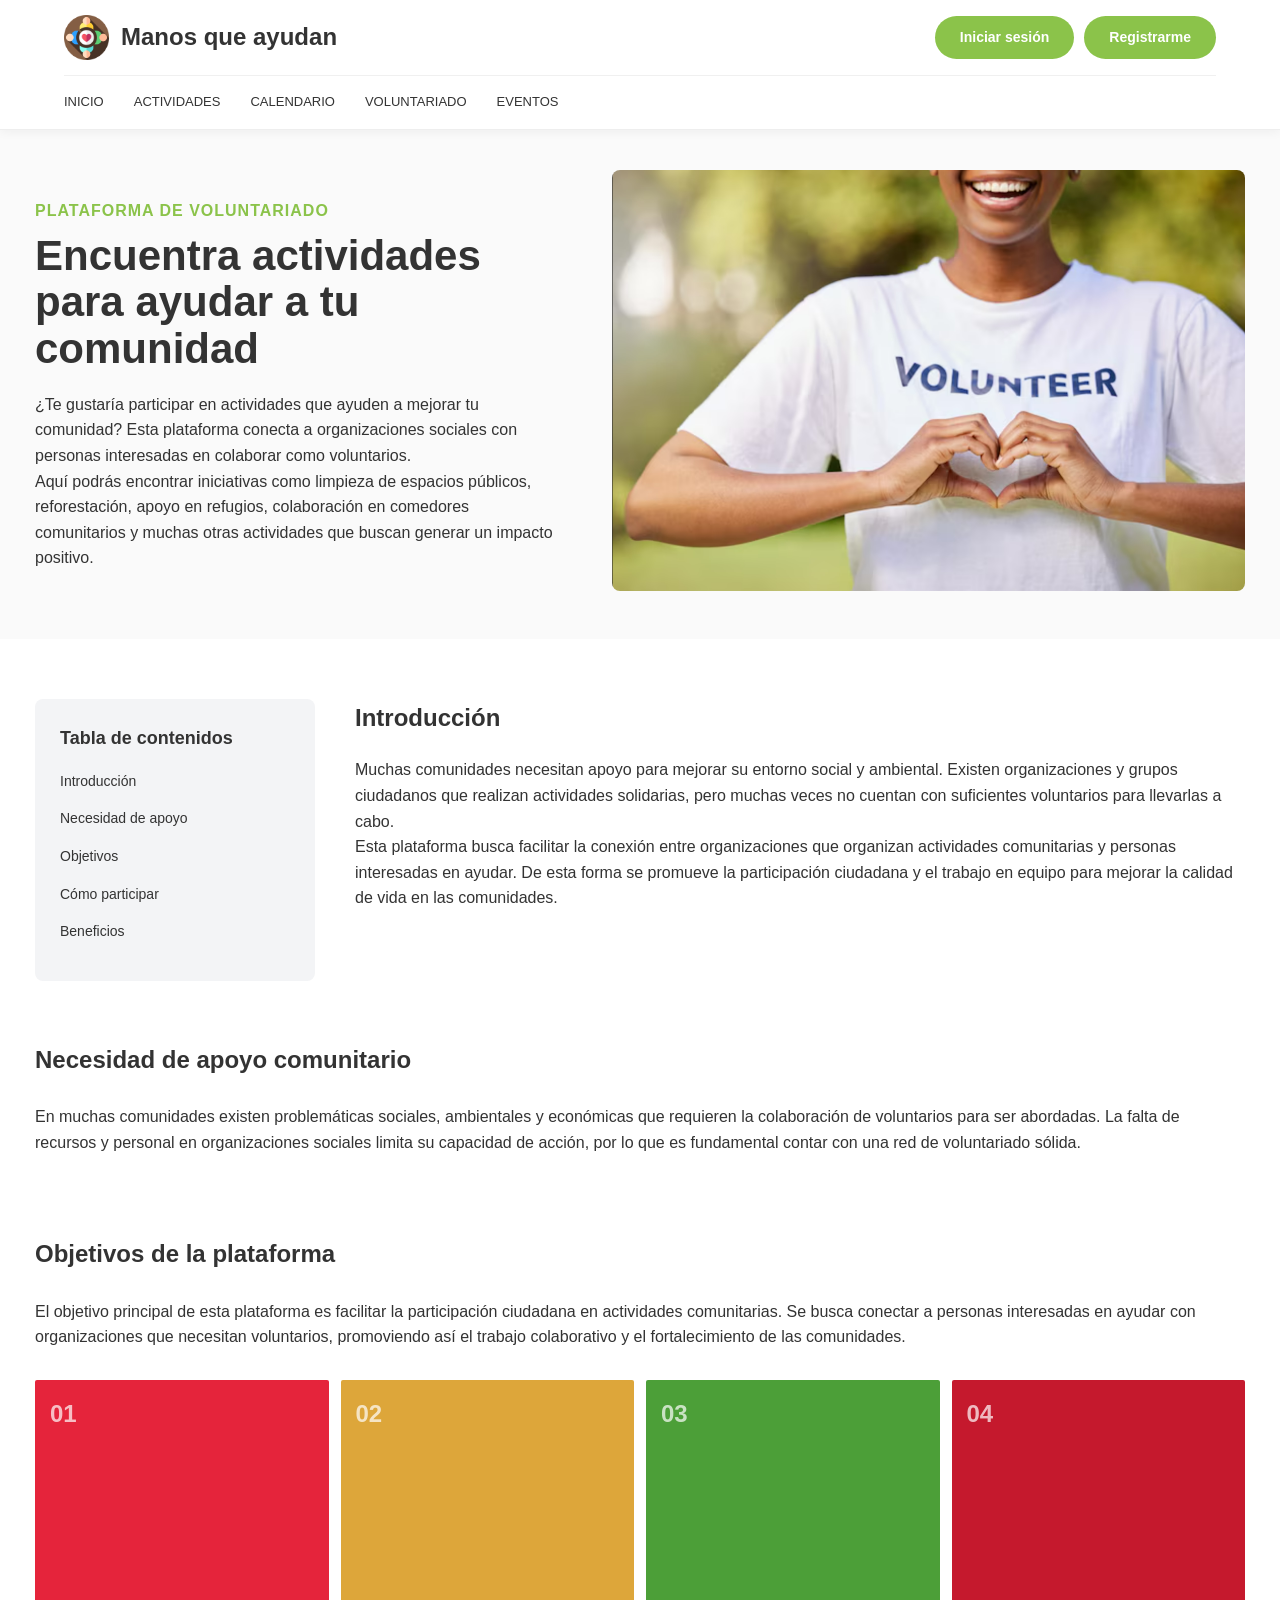
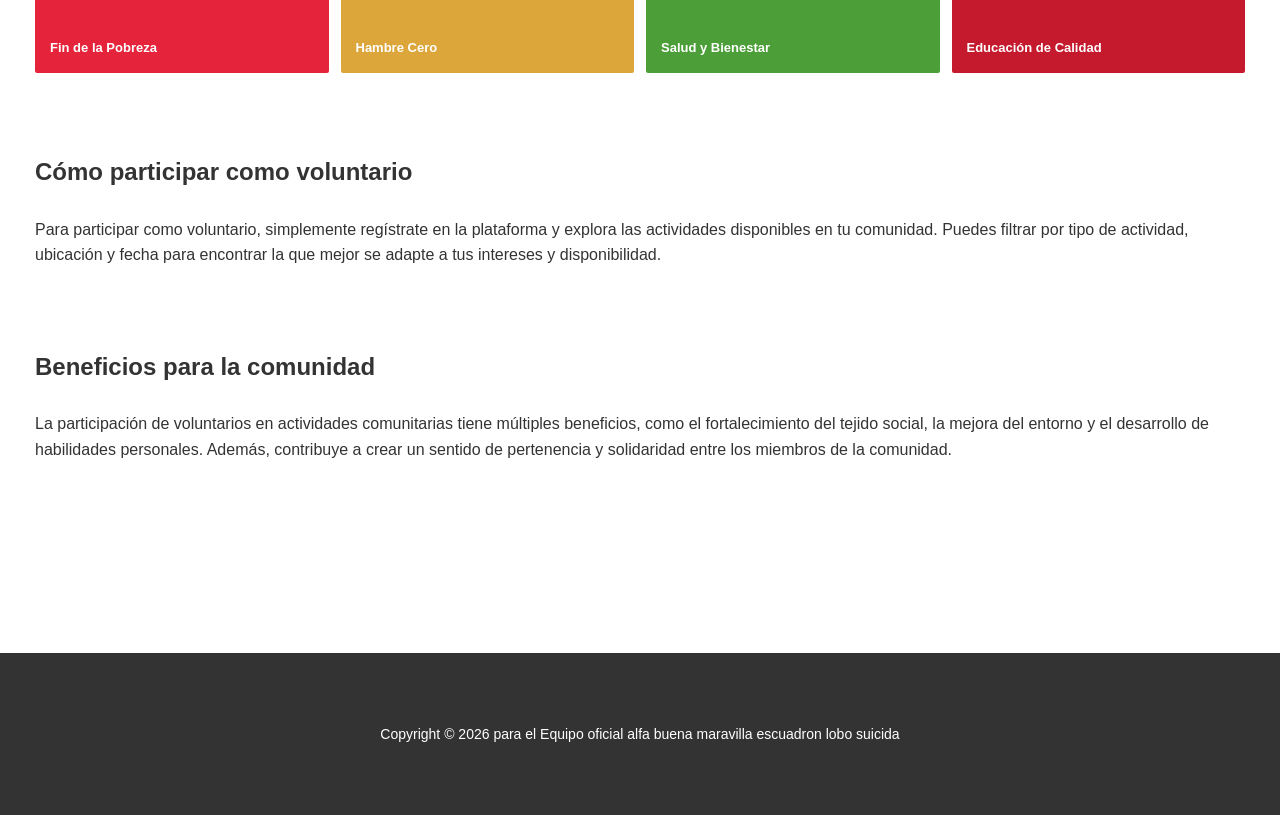
==== index.html @ b6f6722a "Remove inline styles from objectives header" ====
<!DOCTYPE html>
<html lang="es">

<head>
    <meta charset="UTF-8">
    <title>Red de Voluntariado Comunitario</title>
    <link rel="stylesheet" href="styles.css">
    <link rel="icon" type="image/png" href="icons/icono_page.png">
</head>

<body>
<div id="splash-container">
    <canvas id="fluid"></canvas>
</div>
<header>
    <nav class="menu-container">
        <div class="nav-top">
            <div class="logo">
                <img src="icons/icono_page.png" alt="logo">
                <h2>Manos que ayudan</h2>
            </div>
            <div class="botones">
                <a href="login.html" class="btn btn-primary">Iniciar sesión</a>
                <a href="register.html" class="btn btn-primary">Registrarme</a>
            </div>
        </div>
        <div class="nav-bottom">
            <ul class="links">
                <li><a href="index.html">Inicio</a></li>
                <li><a href="Actividades.html">Actividades</a></li>
                <li><a href="Calendario.html">Calendario</a></li>
                <li><a href="Voluntariado.html">Voluntariado</a></li>
                <li><a href="Eventos.html">Eventos</a></li>
            </ul>
        </div>
    </nav>
</header>   

<section class="hero">
<div class="contenedor">

    <div class="hero-texto">
        <p class="etiqueta">PLATAFORMA DE VOLUNTARIADO</p>

        <h1>Encuentra actividades para ayudar a tu comunidad</h1>

        <p>
        ¿Te gustaría participar en actividades que ayuden a mejorar tu comunidad?
        Esta plataforma conecta a organizaciones sociales con personas interesadas
        en colaborar como voluntarios.
        </p>

        <p>
        Aquí podrás encontrar iniciativas como limpieza de espacios públicos,
        reforestación, apoyo en refugios, colaboración en comedores comunitarios
        y muchas otras actividades que buscan generar un impacto positivo.
        </p>
    </div>

    <div class="hero-imagen">
        <img src="images/index.html.png" alt="Voluntariado">
    </div>

</div>
</section>

<main class="layout-principal">
    <section class="seccion-intro">
        <aside class="tabla-contenidos">
            <h3>Tabla de contenidos</h3>
            <ul>
                <li><a href="#introduccion">Introducción</a></li>
                <li><a href="#necesidad">Necesidad de apoyo</a></li>
                <li><a href="#objetivo">Objetivos</a></li>
                <li><a href="#participar">Cómo participar</a></li>
                <li><a href="#beneficios">Beneficios</a></li>
            </ul>
        </aside>

        <div class="texto-introduccion" id="introduccion">
            <h2>Introducción</h2>
            <p>Muchas comunidades necesitan apoyo para mejorar su entorno social y ambiental. Existen organizaciones y grupos ciudadanos que realizan actividades solidarias, pero muchas veces no cuentan con suficientes voluntarios para llevarlas a cabo.</p>
            <p>Esta plataforma busca facilitar la conexión entre organizaciones que organizan actividades comunitarias y personas interesadas en ayudar. De esta forma se promueve la participación ciudadana y el trabajo en equipo para mejorar la calidad de vida en las comunidades.</p>
        </div>
    </section>

    <div class="contenido-full">
        <section id="necesidad">
            <h2>Necesidad de apoyo comunitario</h2>
            <p>En muchas comunidades existen problemáticas sociales, ambientales y económicas que requieren la colaboración de voluntarios para ser abordadas. La falta de recursos y personal en organizaciones sociales limita su capacidad de acción, por lo que es fundamental contar con una red de voluntariado sólida.</p>
        </section>

        <section id="objetivo">
            <h2>Objetivos de la plataforma</h2>
            <p style="margin-bottom: 30px;">El objetivo principal de esta plataforma es facilitar la participación
                ciudadana en actividades comunitarias. Se busca conectar a personas
                interesadas en ayudar con organizaciones que necesitan voluntarios,
                promoviendo así el trabajo colaborativo y el fortalecimiento de las
                comunidades.</p>
            
            <div class="grid-objetivos">
                <div class="card-obj color-1"><span>01</span><p>Fin de la Pobreza</p></div>
                <div class="card-obj color-2"><span>02</span><p>Hambre Cero</p></div>
                <div class="card-obj color-3"><span>03</span><p>Salud y Bienestar</p></div>
                <div class="card-obj color-4"><span>04</span><p>Educación de Calidad</p></div>
            </div>
        </section>

        <section id="participar">
            <h2>Cómo participar como voluntario</h2>
            <p>Para participar como voluntario, simplemente regístrate en la plataforma
                y explora las actividades disponibles en tu comunidad. Puedes filtrar
                por tipo de actividad, ubicación y fecha para encontrar la que mejor se
                adapte a tus intereses y disponibilidad.</p>
        </section>

        <section id="beneficios">
            <h2>Beneficios para la comunidad</h2>
            <p>La participación de voluntarios en actividades comunitarias tiene múltiples
                beneficios, como el fortalecimiento del tejido social, la mejora del entorno
                y el desarrollo de habilidades personales. Además, contribuye a crear un
                sentido de pertenencia y solidaridad entre los miembros de la comunidad.</p>
        </section>
    </div>
</main>

<div class="bottom-bar">
    <div class="contenedor" style="text-align: center;">
        Copyright © 2026 para el Equipo oficial alfa buena maravilla escuadron lobo suicida
    </div>
</div>

</body>
    <script>
const canvas = document.getElementById("fluid");
const ctx = canvas.getContext("2d");

function resize() {
    canvas.width = window.innerWidth;
    canvas.height = window.innerHeight;
}
resize();
window.addEventListener("resize", resize);

let particles = [];

document.addEventListener("mousemove", (e) => {
    for (let i = 0; i < 10; i++) {
        particles.push({
            x: e.clientX,
            y: e.clientY,
            dx: (Math.random() - 0.5) * 4,
            dy: (Math.random() - 0.5) * 4,
            size: Math.random() * 4 + 1,
            life: 60
        });
    }
});

function animate() {
    ctx.clearRect(0, 0, canvas.width, canvas.height);

    for (let i = 0; i < particles.length; i++) {
        let p = particles[i];

        p.x += p.dx;
        p.y += p.dy;
        p.life--;

        ctx.beginPath();
        ctx.arc(p.x, p.y, p.size, 0, Math.PI * 2);
        ctx.fillStyle = "rgba(0, 255, 0, 1)";
        ctx.fill();

        if (p.life <= 0) {
            particles.splice(i, 1);
            i--;
        }
    }

    requestAnimationFrame(animate);
}

animate();
</script>
</html>
---- styles.css ----
* {
    margin: 0;
    padding: 0;
    box-sizing: border-box;
}

:root {
    --verde-principal: #8bc34a;
    --verde-oscuro: #7cb342;
    --blanco: #ffffff;
    --gris-fondo: #f3f4f6;
    --gris-texto: #333;
    --gris-borde: #eeeeee;
    --fuente-principal: Arial, sans-serif;
}

body {
    font-family: var(--fuente-principal);
    line-height: 1.6;
    color: var(--gris-texto);
    background-color: var(--blanco);
}


header {
    background: var(--blanco);
    border-bottom: 1px solid var(--gris-borde);
    padding: 15px 5%;
    position: sticky;
    top: 0;
    z-index: 1000;
    box-shadow: 0 2px 10px rgba(0,0,0,0.05);
}

.nav-top {
    display: flex;
    justify-content: space-between;
    align-items: center;
    margin-bottom: 15px;
}

.logo {
    display: flex;
    align-items: center;
    gap: 12px;
}

.logo img { height: 45px; }

.logo h2 {
    font-size: 1.5rem;
    color: var(--gris-texto);
}

/* Botones Ovalados */
.botones {
    display: flex;
    gap: 10px;
}

.btn {
    padding: 10px 25px;
    border-radius: 30px; 
    border: none;
    cursor: pointer;
    font-weight: 600;
    text-decoration: none;
    font-size: 14px;
    transition: 0.3s;
    display: inline-block;
}

.btn-primary {
    background-color: var(--verde-principal);
    color: white;
}

.btn-primary:hover {
    background-color: var(--verde-oscuro);
    transform: translateY(-2px);
    box-shadow: 0 4px 8px rgba(0,0,0,0.1);
}

.nav-bottom {
    border-top: 1px solid #f0f0f0;
    padding-top: 12px;
}

.links {
    list-style: none;
    display: flex;
    gap: 30px;
}

.links a {
    text-decoration: none;
    color: var(--gris-texto);
    font-weight: 500;
    font-size: 13px;
    text-transform: uppercase;
    transition: color 0.3s;
}

.links a:hover {
    color: var(--verde-principal);
}

.hero {
    background-color: #fafafa;
}

.contenedor {
    max-width: 1250px;
    margin: auto;
    padding: 40px 20px;
}

.hero .contenedor {
    display: flex;
    align-items: center;
    gap: 50px;
}

.hero-texto { flex: 1; }
.hero-texto h1 { 
    font-size: 42px; 
    line-height: 1.1;
    margin-bottom: 20px;
}
.hero-texto .etiqueta {
    color: var(--verde-principal);
    font-weight: bold;
    letter-spacing: 1px;
    margin-bottom: 10px;
}

.hero-imagen { flex: 1.2; }
.hero-imagen img {
    width: 100%;
    border-radius: 8px;
}

.layout-principal {
    max-width: 1250px;
    margin: auto;
    padding: 60px 20px;
}

.seccion-intro {
    display: flex;
    gap: 40px;
    margin-bottom: 60px;
    align-items: flex-start;
}

.tabla-contenidos {
    width: 280px;
    background-color: var(--gris-fondo);
    padding: 25px;
    border-radius: 8px;
    position: sticky;
    top: 120px; 
    height: fit-content;
}

.tabla-contenidos h3 {
    margin-bottom: 15px;
    font-size: 18px;
}

.tabla-contenidos ul { list-style: none; }
.tabla-contenidos li { margin-bottom: 12px; }
.tabla-contenidos a {
    text-decoration: none;
    color: var(--gris-texto);
    font-size: 14px;
    transition: 0.2s;
}

.tabla-contenidos a:hover {
    color: var(--verde-principal);
    padding-left: 5px;
}

.texto-introduccion { flex: 1; }
.texto-introduccion h2 { margin-bottom: 20px; }

.contenido-full {
    width: 100%;
}

.contenido-full section {
    margin-bottom: 80px;
}

.contenido-full h2 {
    margin-bottom: 25px;
}

.grid-objetivos {
    display: grid;
    grid-template-columns: repeat(4, 1fr); /* 4 Columnas fijas */
    gap: 12px;
    margin-top: 30px;
}

.card-obj {
    padding: 15px;
    color: white;
    aspect-ratio: 1/1; /* Tarjetas cuadradas */
    display: flex;
    flex-direction: column;
    justify-content: space-between;
    font-weight: bold;
    font-size: 13px;
    border-radius: 2px;
    transition: transform 0.3s;
}

.card-obj:hover {
    transform: scale(1.03);
    cursor: default;
}

.card-obj span {
    font-size: 24px;
    opacity: 0.7;
}

.color-1 { background-color: #e5243b; } .color-2 { background-color: #dda63a; }
.color-3 { background-color: #4c9f38; } .color-4 { background-color: #c5192d; }
.color-5 { background-color: #ff3a21; } .color-6 { background-color: #26bde2; }
.color-7 { background-color: #fcc30b; } .color-8 { background-color: #a21942; }
.color-9 { background-color: #fd6925; } .color-10 { background-color: #dd1367; }
.color-11 { background-color: #fd9d24; } .color-12 { background-color: #bf8b2e; }
.color-13 { background-color: #3f7e44; } .color-14 { background-color: #0a97d9; }
.color-15 { background-color: #56c02b; } .color-16 { background-color: #00689d; }

.bottom-bar {
    background-color: var(--gris-texto);
    color: white;
    padding: 30px 0;
    margin-top: 50px;
    font-size: 14px;
}
#splash-container {
    position: fixed;
    top: 0;
    left: 0;
    z-index: 50;
    pointer-events: none;
    width: 100%;
    height: 100%;
}

#fluid {
    width: 100vw;
    height: 100vh;
    display: block;
}
/* 
@media (max-width: 768px) {
    .hero .contenedor, .seccion-intro {
        flex-direction: column;
    }
    .grid-objetivos {
        grid-template-columns: repeat(2, 1fr); /* 2 columnas en móvil
    }
    .tabla-contenidos {
        width: 100%;
        position: relative;
        top: 0;
    }*/
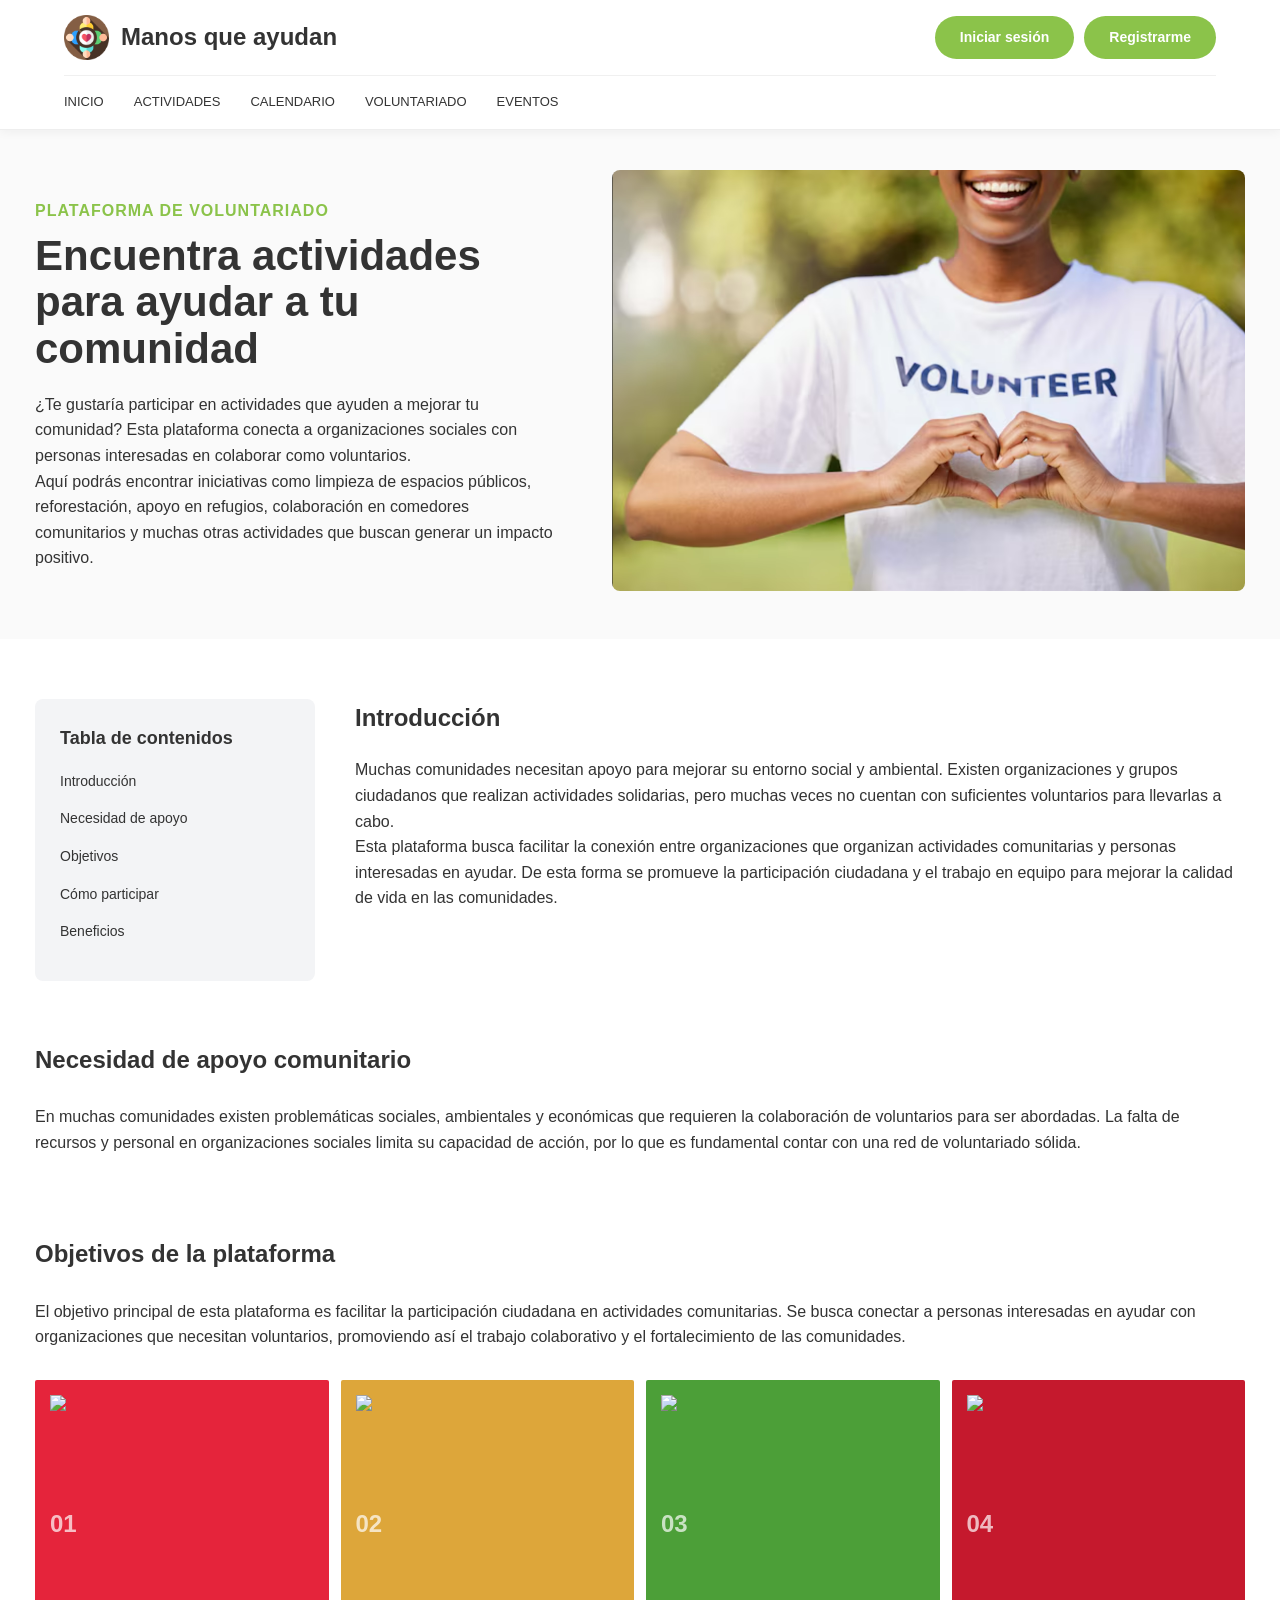
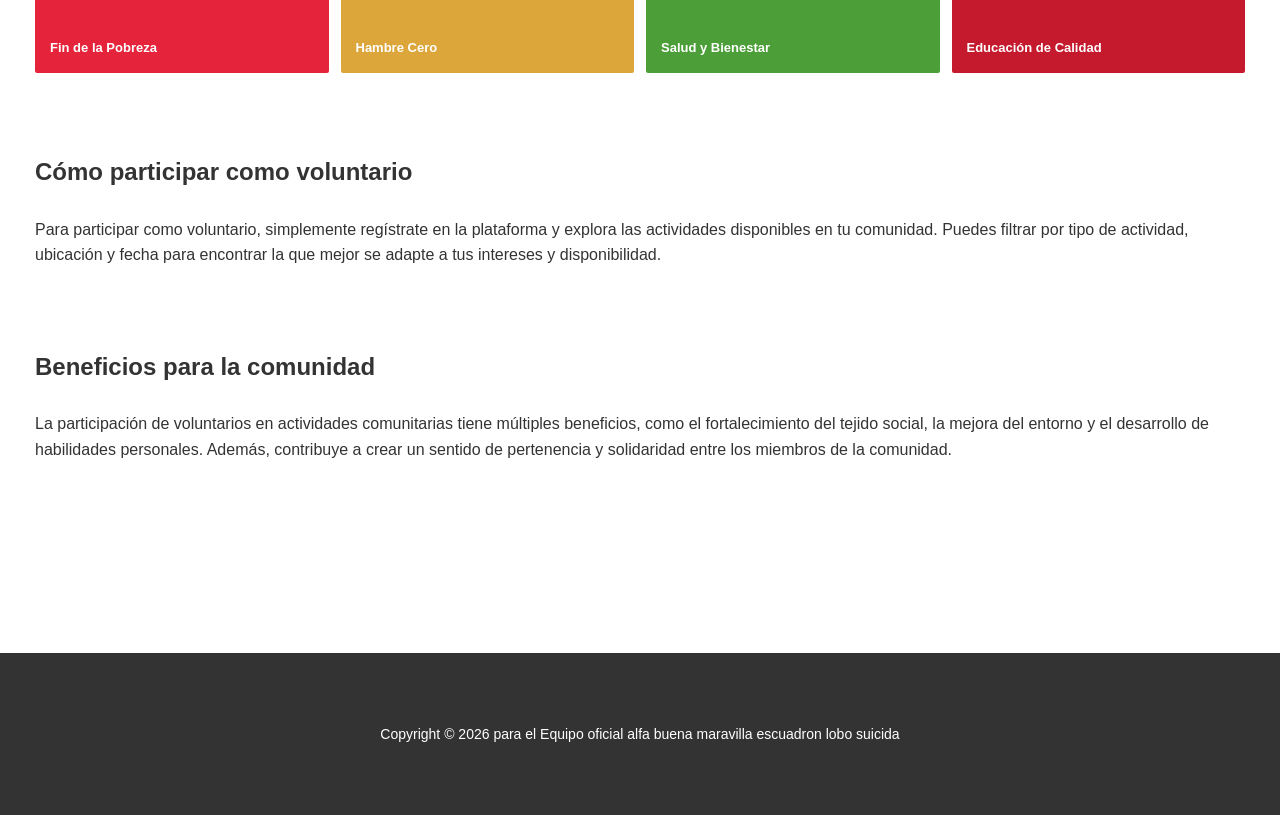
==== commit c5198bc1: "Update objective cards with images in index.html" ====
--- a/index.html
+++ b/index.html
@@ -99,10 +99,10 @@
                 comunidades.</p>
             
             <div class="grid-objetivos">
-                <div class="card-obj color-1"><span>01</span><p>Fin de la Pobreza</p></div>
-                <div class="card-obj color-2"><span>02</span><p>Hambre Cero</p></div>
-                <div class="card-obj color-3"><span>03</span><p>Salud y Bienestar</p></div>
-                <div class="card-obj color-4"><span>04</span><p>Educación de Calidad</p></div>
+                <div class="card-obj color-1"><img src="ODS 2.jpg"><span>01</span><p>Fin de la Pobreza</p></div>
+                <div class="card-obj color-2"><img src="ODS 3.jpg"><span>02</span><p>Hambre Cero</p></div>
+                <div class="card-obj color-3"><img src="ODS 11.jpg"><span>03</span><p>Salud y Bienestar</p></div>
+                <div class="card-obj color-4"><img src="ODS 17.jpg"><span>04</span><p>Educación de Calidad</p></div>
             </div>
         </section>
 
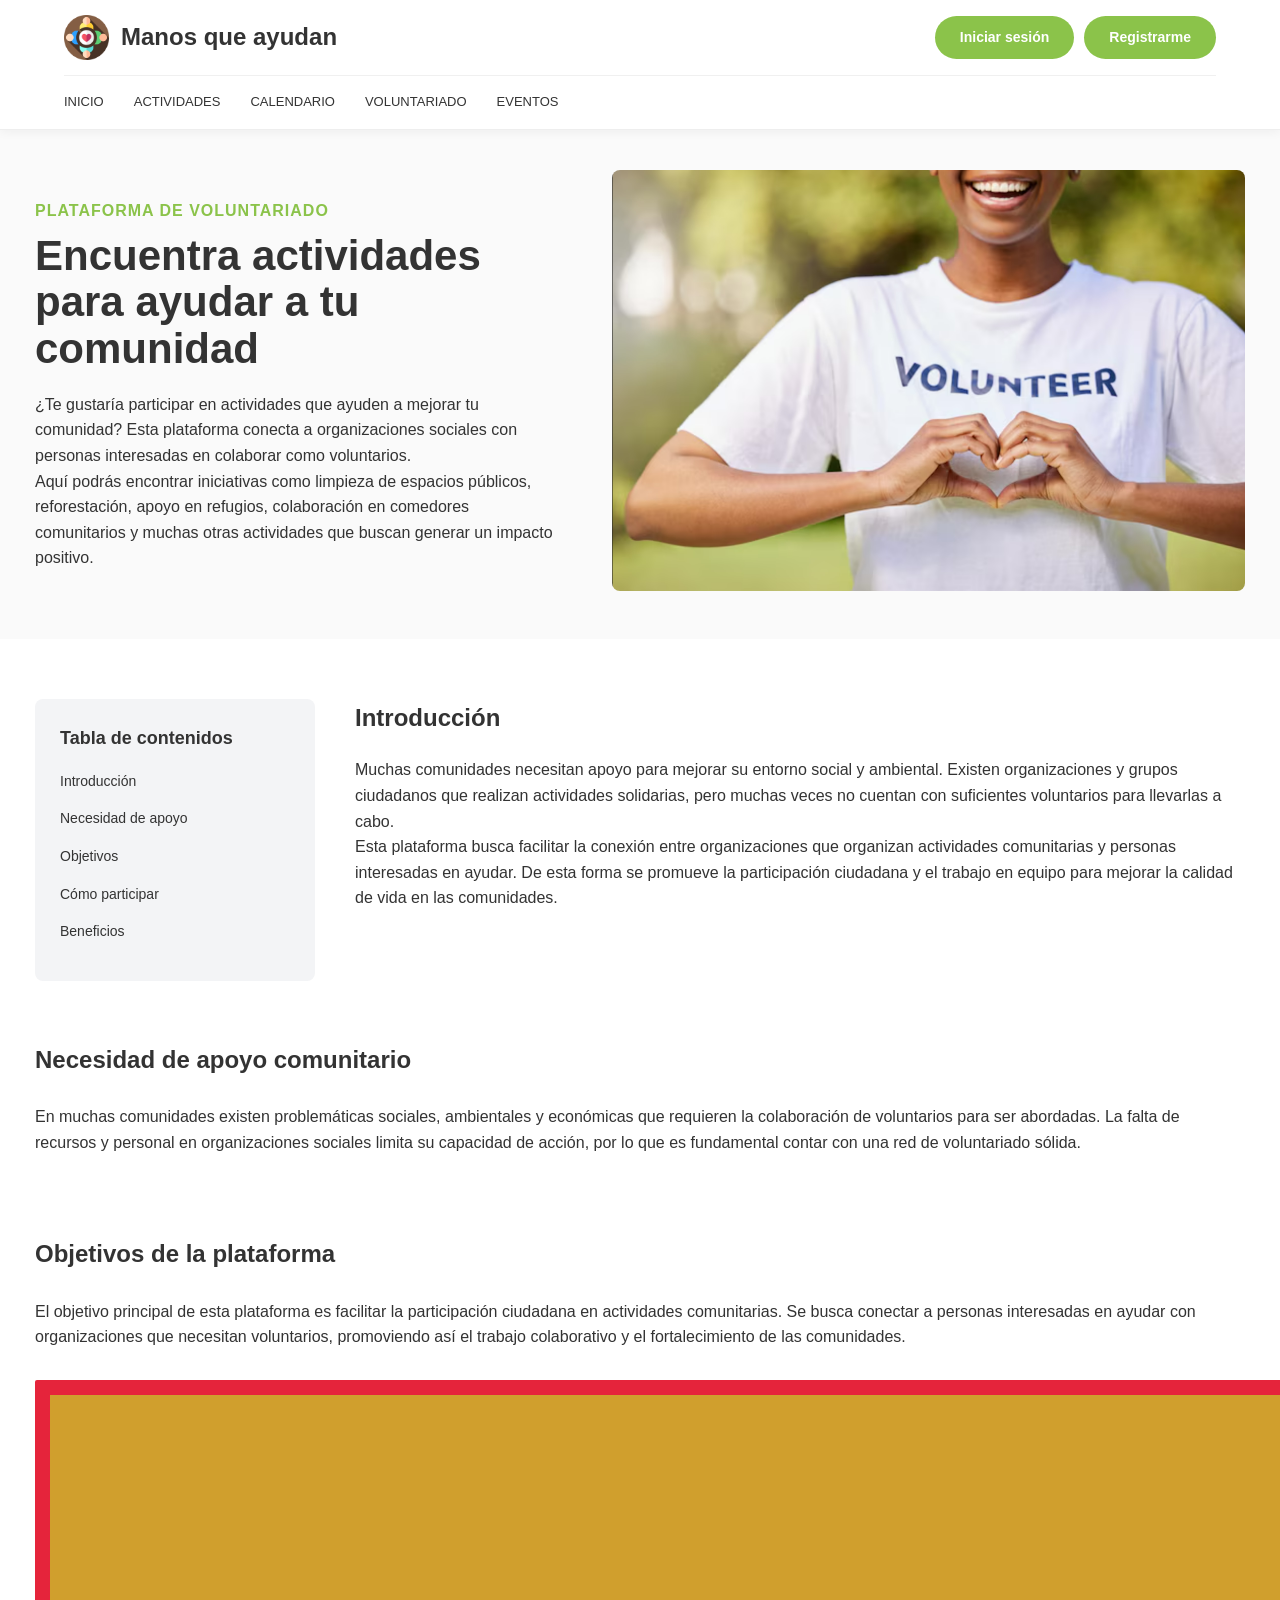
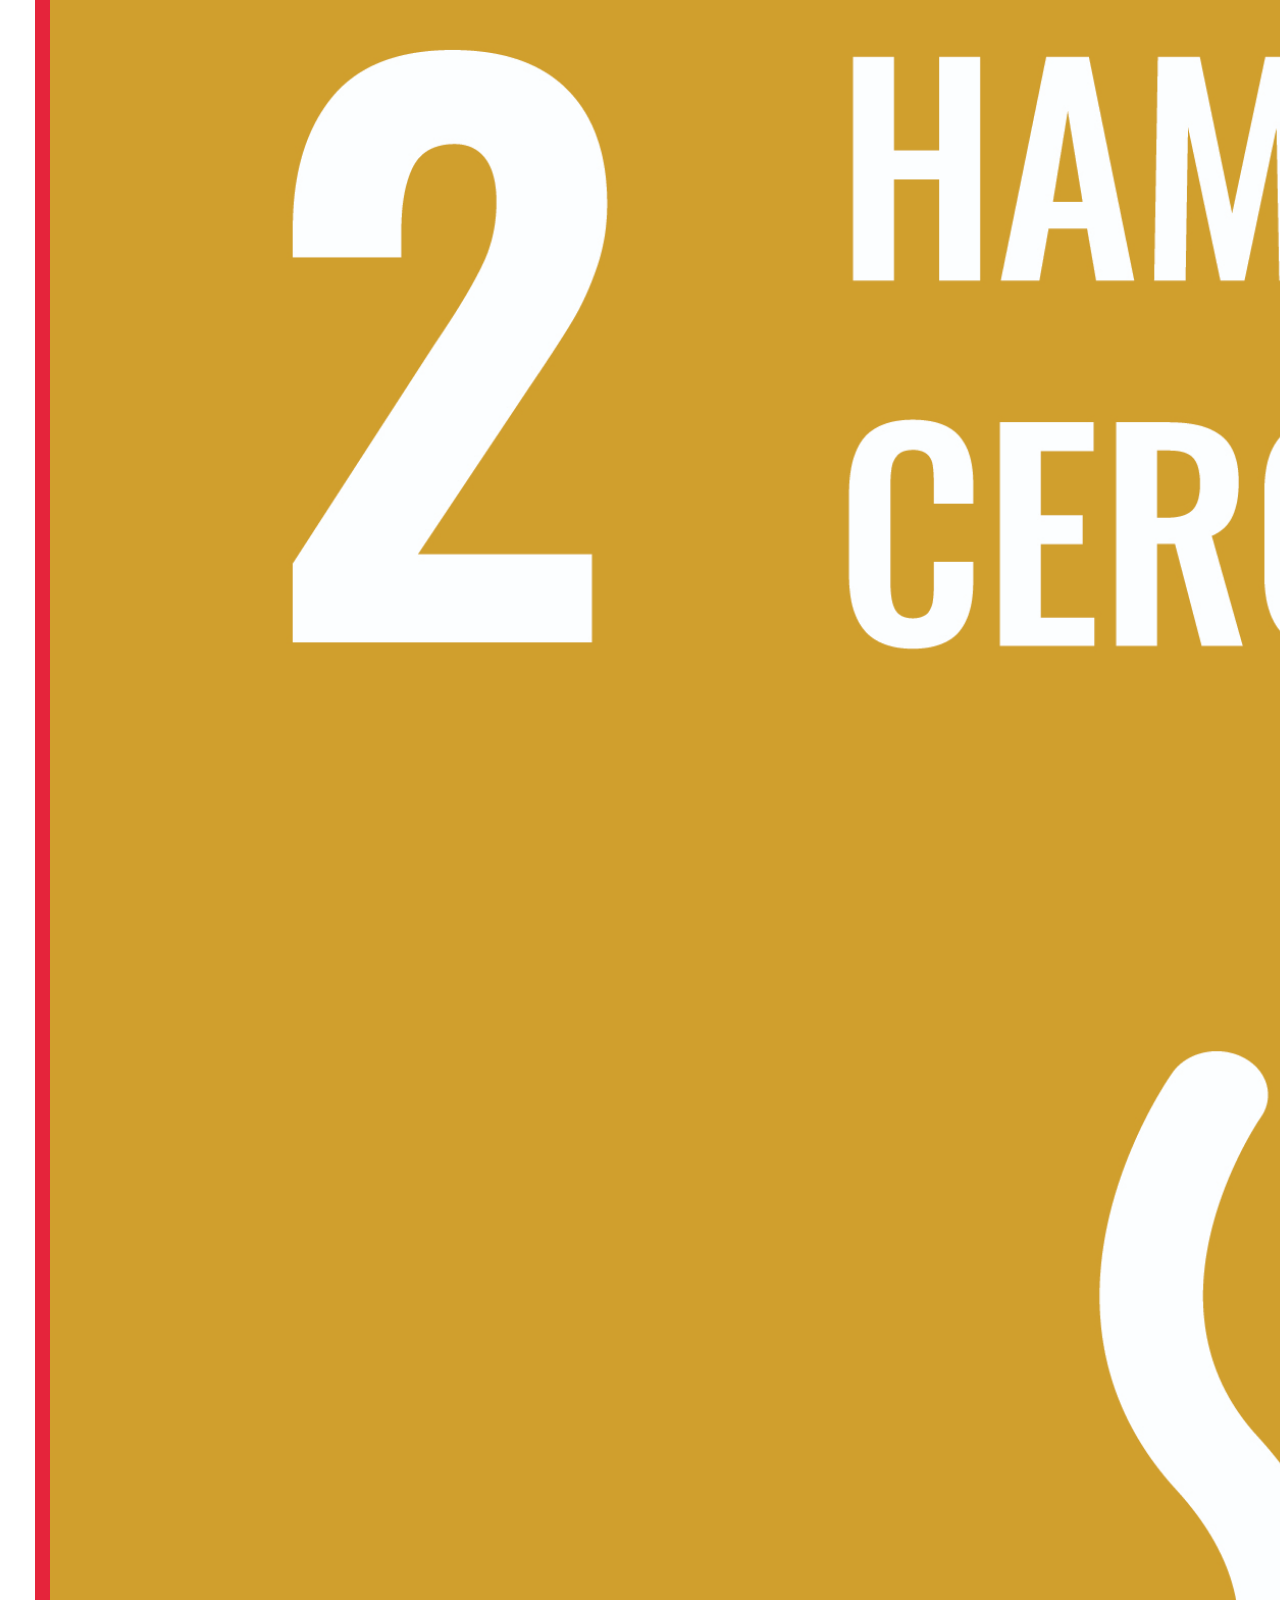
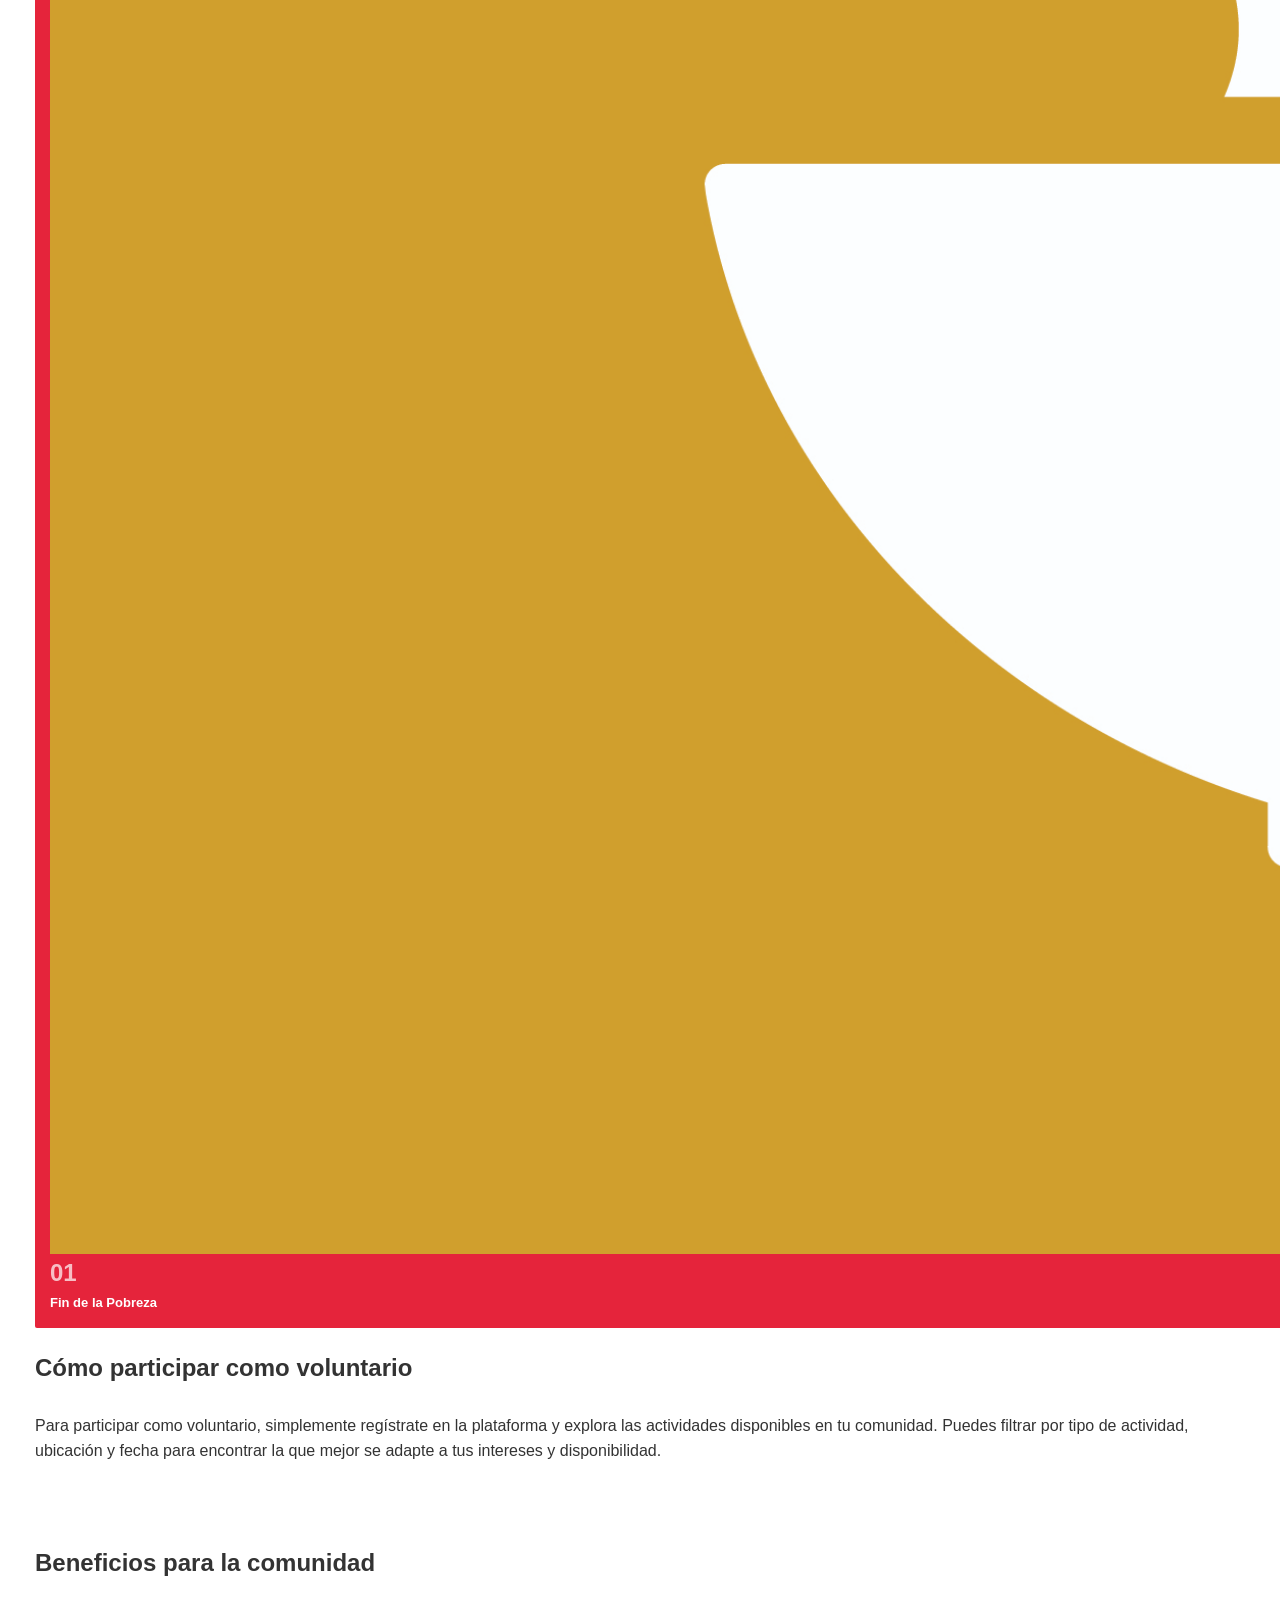
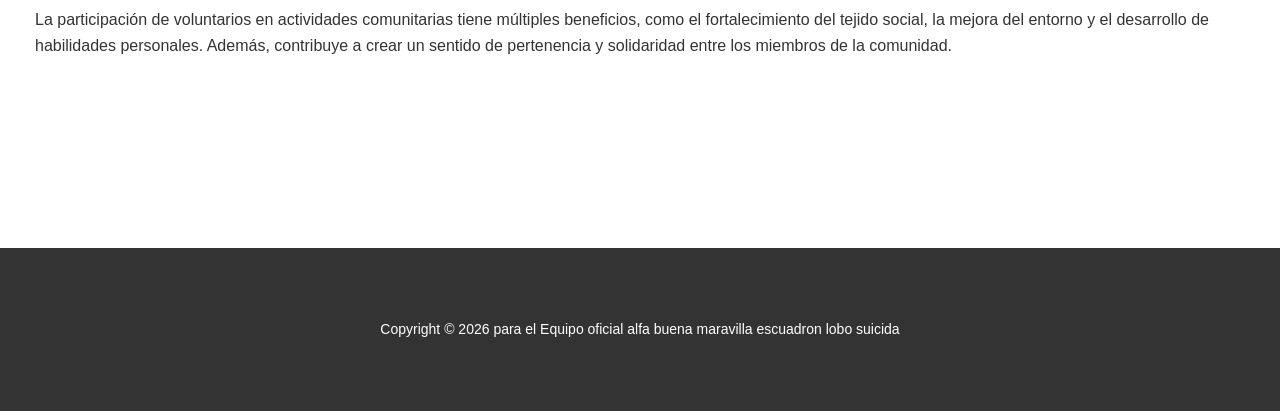
==== commit 62638526: "Update image paths in index.html" ====
--- a/index.html
+++ b/index.html
@@ -99,10 +99,10 @@
                 comunidades.</p>
             
             <div class="grid-objetivos">
-                <div class="card-obj color-1"><img src="ODS 2.jpg"><span>01</span><p>Fin de la Pobreza</p></div>
-                <div class="card-obj color-2"><img src="ODS 3.jpg"><span>02</span><p>Hambre Cero</p></div>
-                <div class="card-obj color-3"><img src="ODS 11.jpg"><span>03</span><p>Salud y Bienestar</p></div>
-                <div class="card-obj color-4"><img src="ODS 17.jpg"><span>04</span><p>Educación de Calidad</p></div>
+                <div class="card-obj color-1"><img src="/images/ODS 2.jpg"><span>01</span><p>Fin de la Pobreza</p></div>
+                <div class="card-obj color-2"><img src="/images/ODS 3.png"><span>02</span><p>Hambre Cero</p></div>
+                <div class="card-obj color-3"><img src="/images/ODS 11.jpg"><span>03</span><p>Salud y Bienestar</p></div>
+                <div class="card-obj color-4"><img src="/images/ODS 17.jpg"><span>04</span><p>Educación de Calidad</p></div>
             </div>
         </section>
 
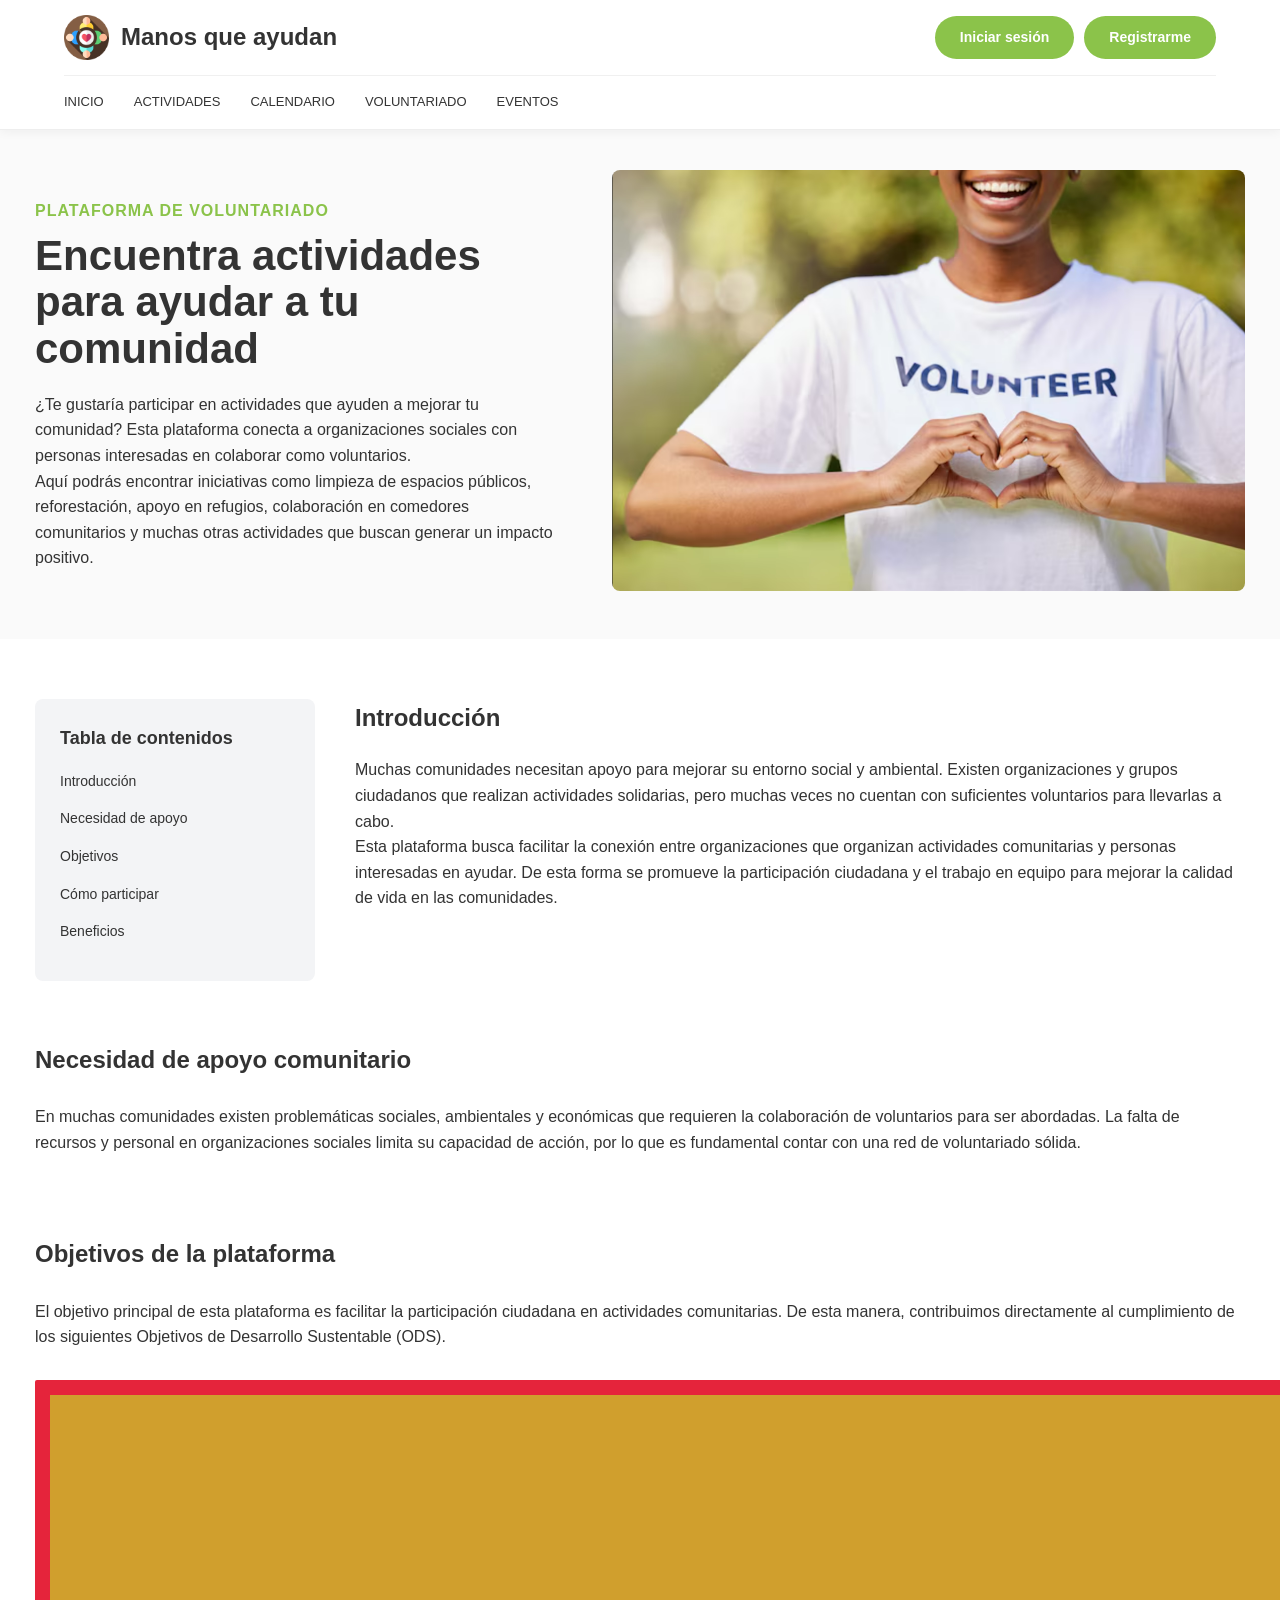
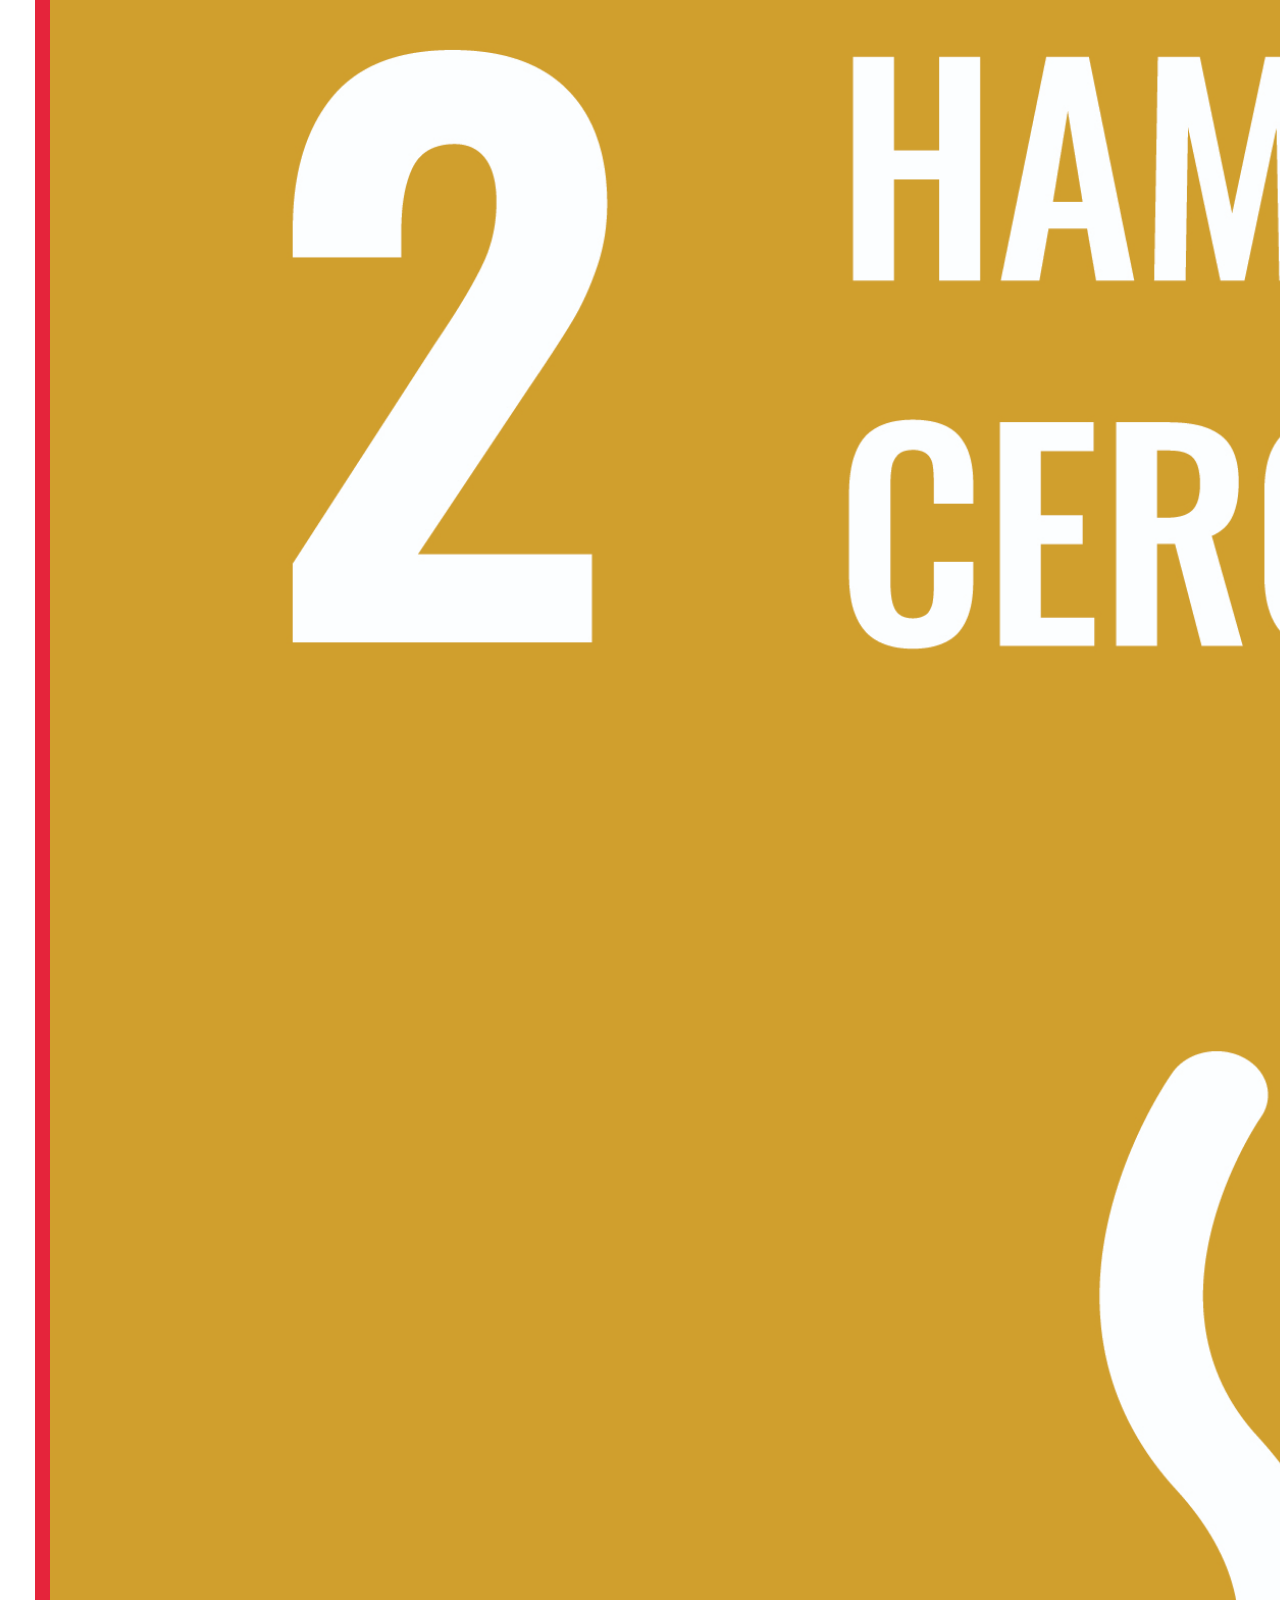
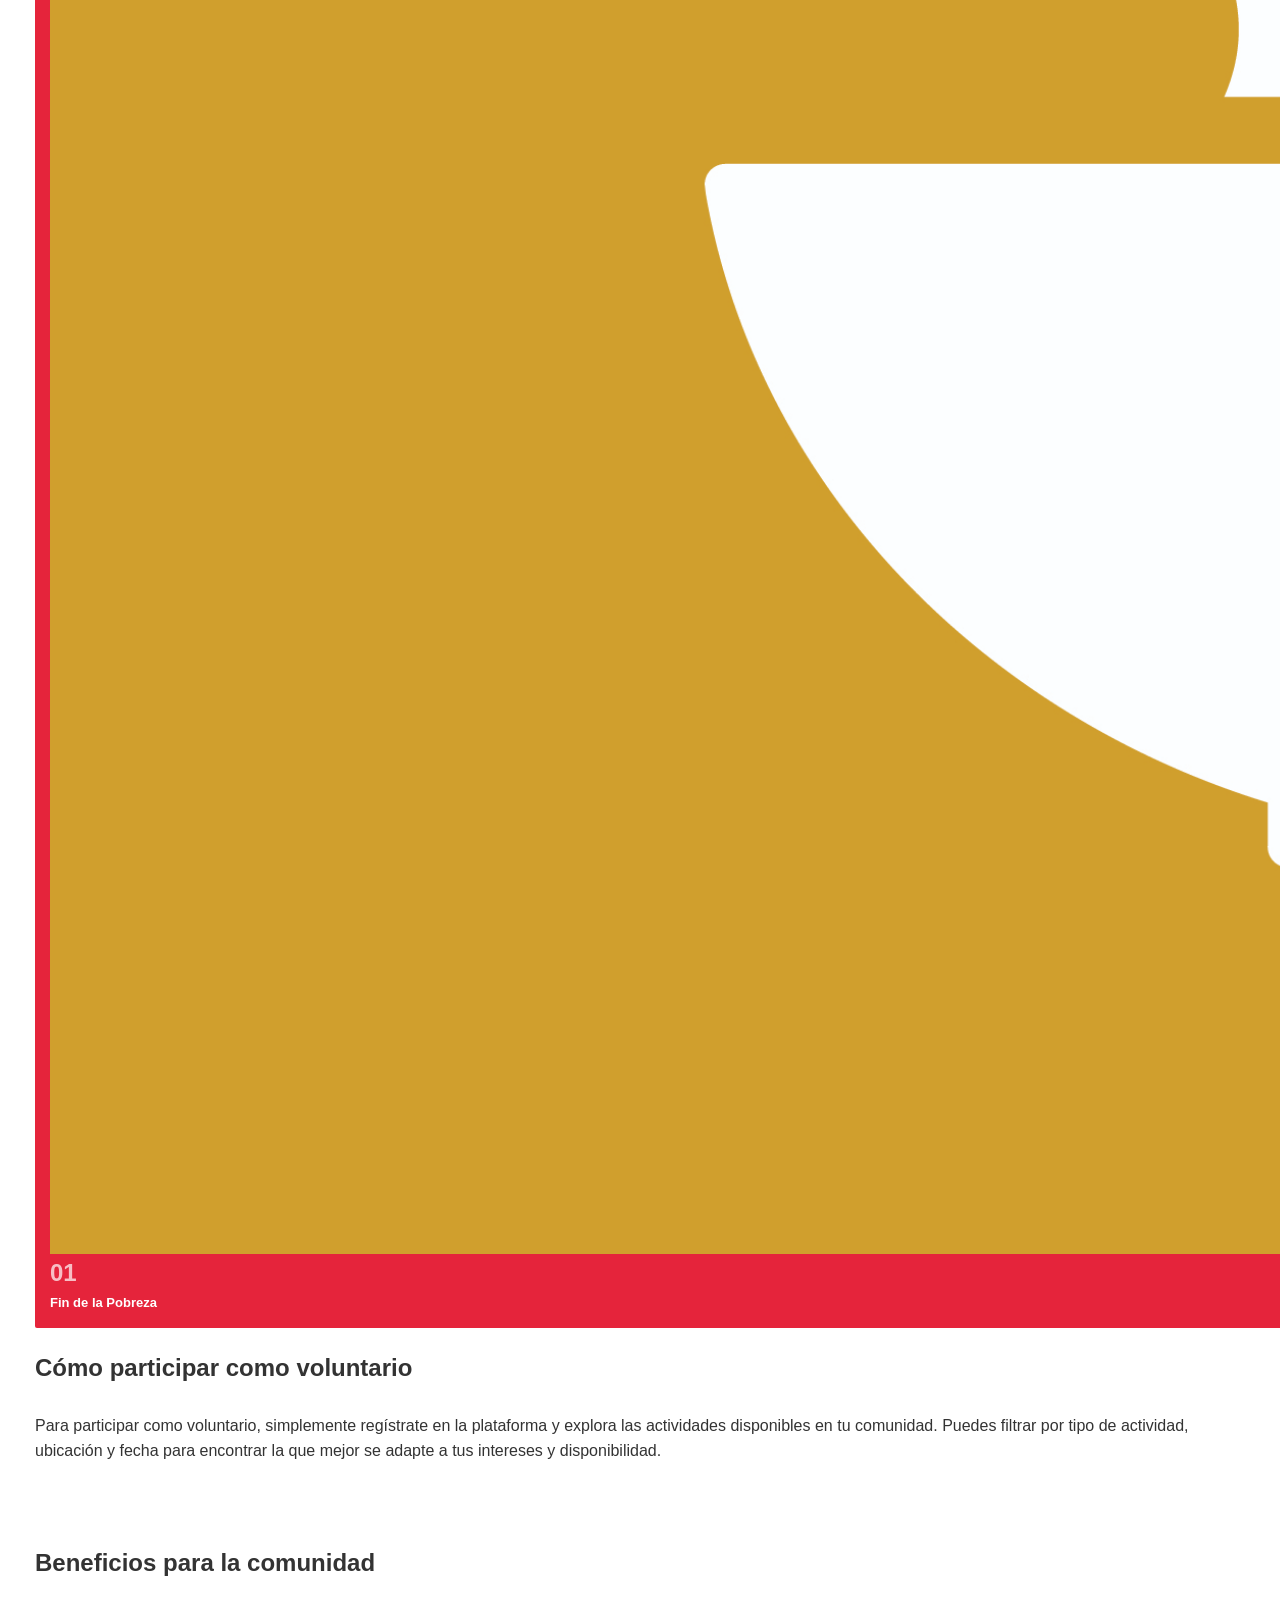
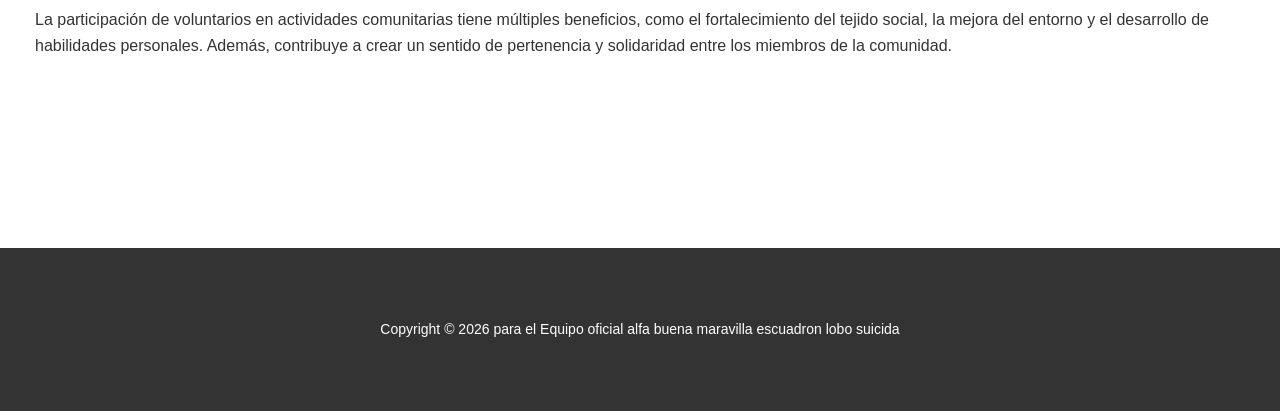
==== commit 42a5d01d: "Update index.html" ====
--- a/index.html
+++ b/index.html
@@ -93,10 +93,8 @@
         <section id="objetivo">
             <h2>Objetivos de la plataforma</h2>
             <p style="margin-bottom: 30px;">El objetivo principal de esta plataforma es facilitar la participación
-                ciudadana en actividades comunitarias. Se busca conectar a personas
-                interesadas en ayudar con organizaciones que necesitan voluntarios,
-                promoviendo así el trabajo colaborativo y el fortalecimiento de las
-                comunidades.</p>
+                ciudadana en actividades comunitarias. De esta manera, contribuimos directamente al cumplimiento
+                de los siguientes Objetivos de Desarrollo Sustentable (ODS).</p>
             
             <div class="grid-objetivos">
                 <div class="card-obj color-1"><img src="/images/ODS 2.jpg"><span>01</span><p>Fin de la Pobreza</p></div>
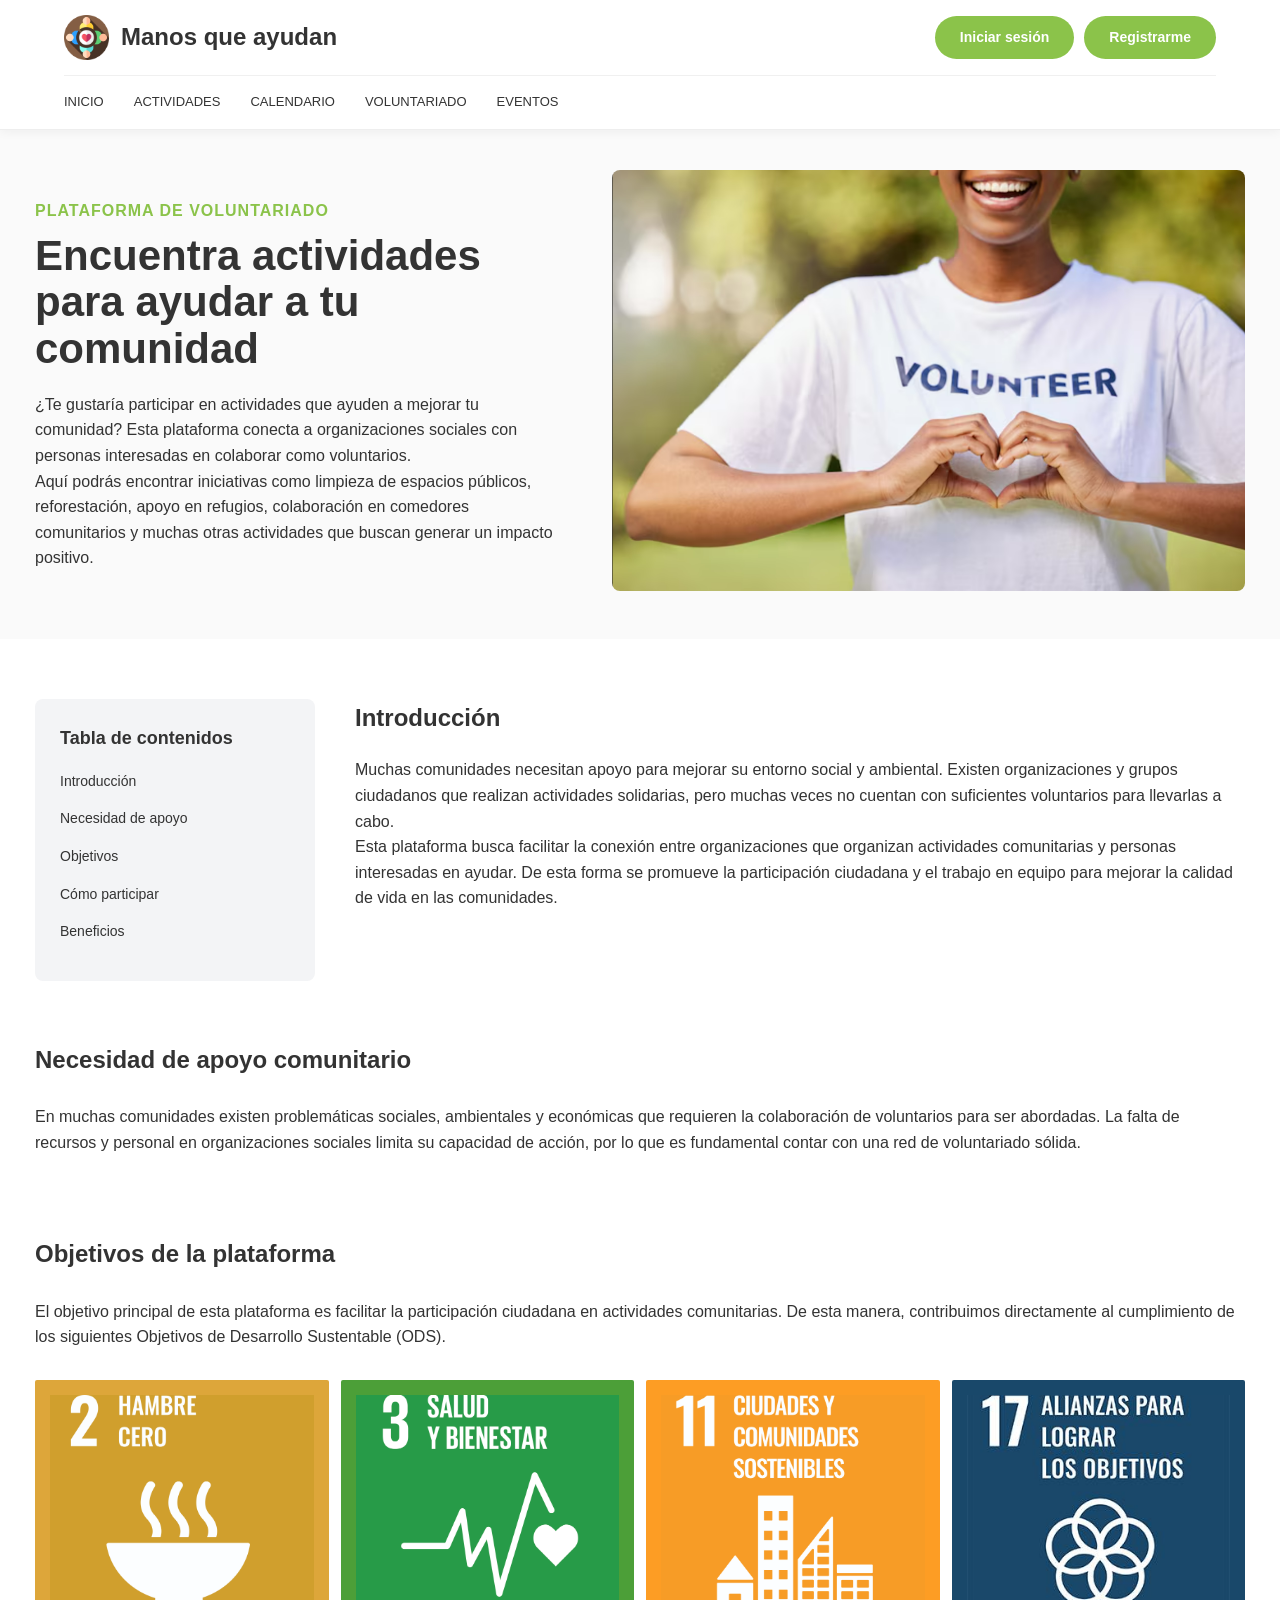
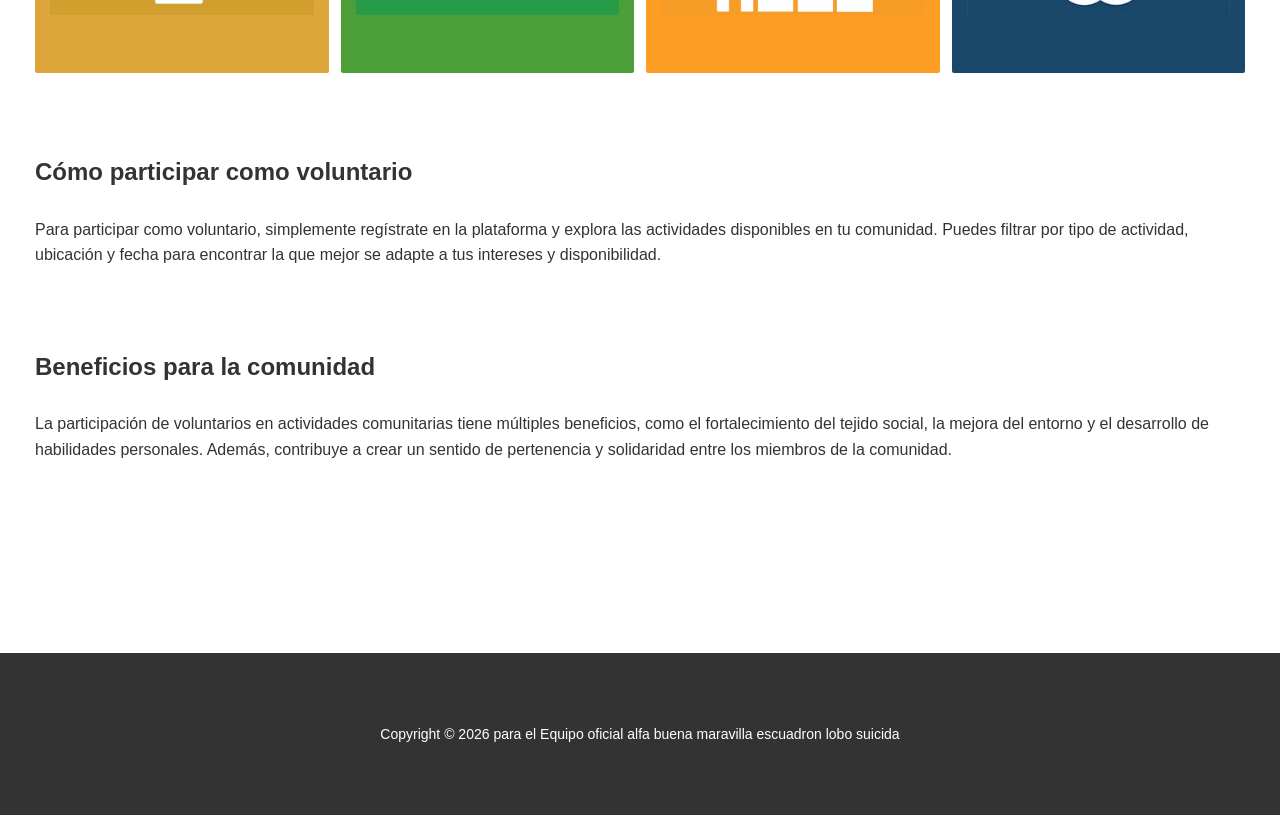
==== commit a0e5eb40: "Update ODS cards in index.html" ====
--- a/index.html
+++ b/index.html
@@ -97,10 +97,10 @@
                 de los siguientes Objetivos de Desarrollo Sustentable (ODS).</p>
             
             <div class="grid-objetivos">
-                <div class="card-obj color-1"><img src="/images/ODS 2.jpg"><span>01</span><p>Fin de la Pobreza</p></div>
-                <div class="card-obj color-2"><img src="/images/ODS 3.png"><span>02</span><p>Hambre Cero</p></div>
-                <div class="card-obj color-3"><img src="/images/ODS 11.jpg"><span>03</span><p>Salud y Bienestar</p></div>
-                <div class="card-obj color-4"><img src="/images/ODS 17.jpg"><span>04</span><p>Educación de Calidad</p></div>
+                <div class="card-obj color-1"><img src="images/ODS 2.jpg" class="solucion-img" alt="logo"></div>
+                <div class="card-obj color-2"><img src="images/ODS 3.png" class="solucion-img" alt="logo"></div>
+                <div class="card-obj color-3"><img src="images/ODS 11.jpg"class="solucion-img" alt="logo"></div>
+                <div class="card-obj color-4"><img src="images/ODS 17.jpg"class="solucion-img" alt="logo"></div>
             </div>
         </section>
 
--- a/styles.css
+++ b/styles.css
@@ -227,8 +227,8 @@
     opacity: 0.7;
 }
 
-.color-1 { background-color: #e5243b; } .color-2 { background-color: #dda63a; }
-.color-3 { background-color: #4c9f38; } .color-4 { background-color: #c5192d; }
+.color-1  { background-color: #DDA63A; } .color-2 { background-color: #4C9F38; }
+.color-3 { background-color: #FD9D24; } .color-4 { background-color: #19486A; }
 .color-5 { background-color: #ff3a21; } .color-6 { background-color: #26bde2; }
 .color-7 { background-color: #fcc30b; } .color-8 { background-color: #a21942; }
 .color-9 { background-color: #fd6925; } .color-10 { background-color: #dd1367; }
@@ -257,6 +257,12 @@
     width: 100vw;
     height: 100vh;
     display: block;
+}
+
+.solucion-img{
+    width: 100%;
+    height: 220px;
+    object-fit: cover;
 }
 /* 
 @media (max-width: 768px) {
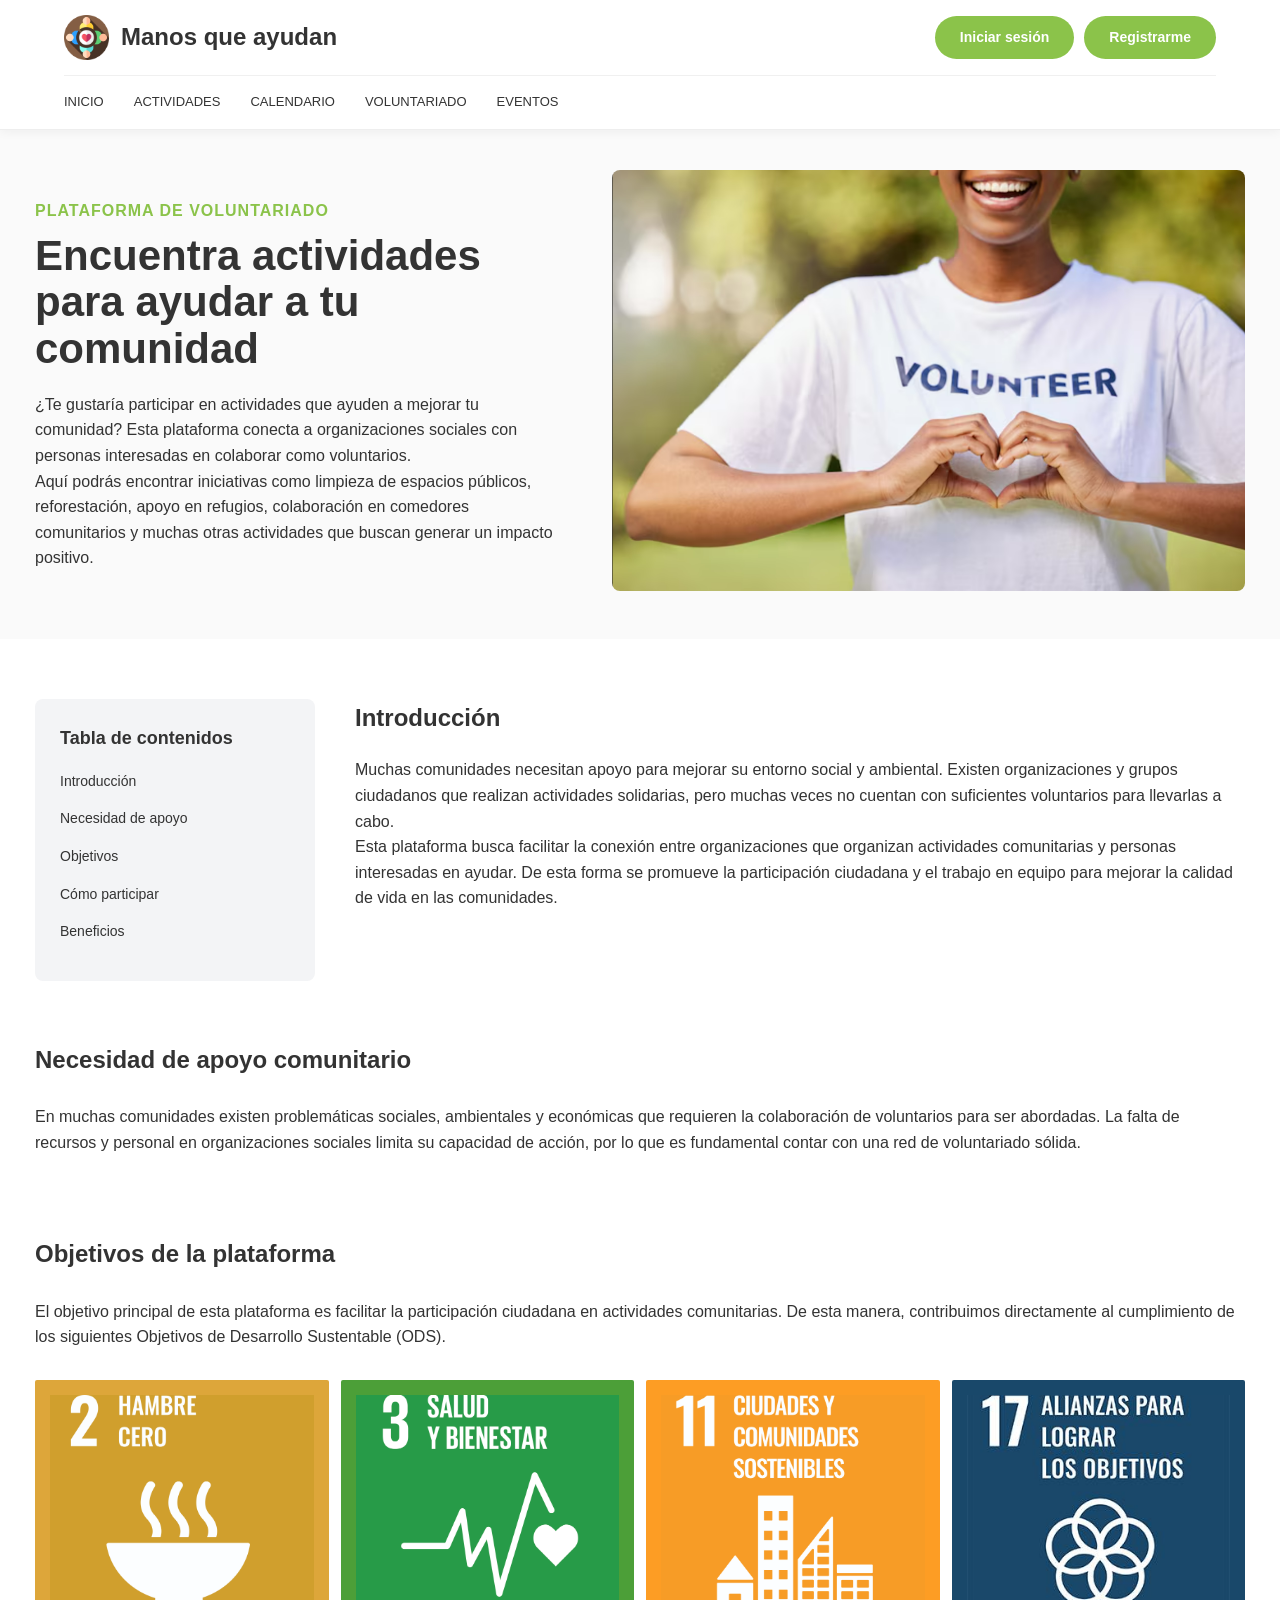
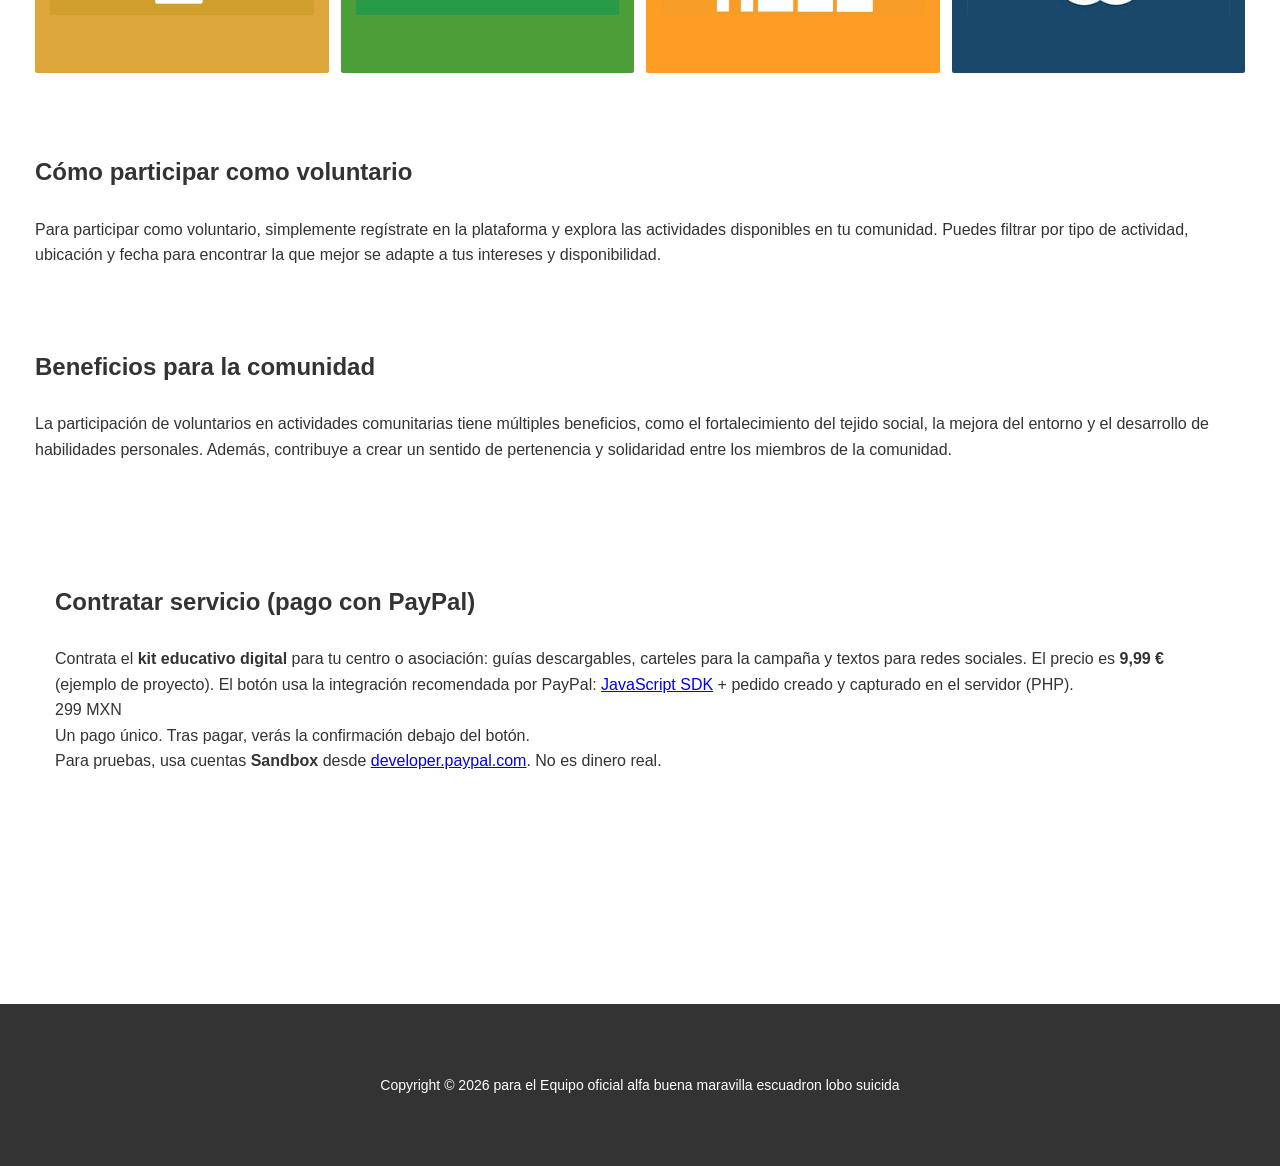
==== commit e2734352: "Add PayPal" ====
--- a/index.html
+++ b/index.html
@@ -119,6 +119,23 @@
                 y el desarrollo de habilidades personales. Además, contribuye a crear un
                 sentido de pertenencia y solidaridad entre los miembros de la comunidad.</p>
         </section>
+
+        <section id="servicio" class="seccion seccion-alterna">
+            <div class="contenedor">
+                <h2 class="titulo-seccion">Contratar servicio (pago con PayPal)</h2>
+                <p class="texto-seccion">
+                    Contrata el <strong>kit educativo digital</strong> para tu centro o asociación: guías descargables, carteles para la campaña y textos para redes sociales. El precio es <strong>9,99&nbsp;€</strong> (ejemplo de proyecto). El botón usa la integración recomendada por PayPal: <a href="https://developer.paypal.com/docs/checkout/" target="_blank" rel="noopener">JavaScript SDK</a> + pedido creado y capturado en el servidor (PHP).
+                </p>
+                <div class="paypal-servicio-caja">
+                    <p class="paypal-precio">299 MXN</p>
+                    <p class="texto-seccion" style="margin-top:0">Un pago único. Tras pagar, verás la confirmación debajo del botón.</p>
+                    <div id="paypal-button-container"></div>
+                    <p id="paypal-resultado" class="paypal-resultado" hidden role="status"></p>
+                    <p class="paypal-aviso">Para pruebas, usa cuentas <strong>Sandbox</strong> desde <a href="https://developer.paypal.com/dashboard/" target="_blank" rel="noopener">developer.paypal.com</a>. No es dinero real.</p>
+                </div>
+            </div>
+        </section>
+        
     </div>
 </main>
 
